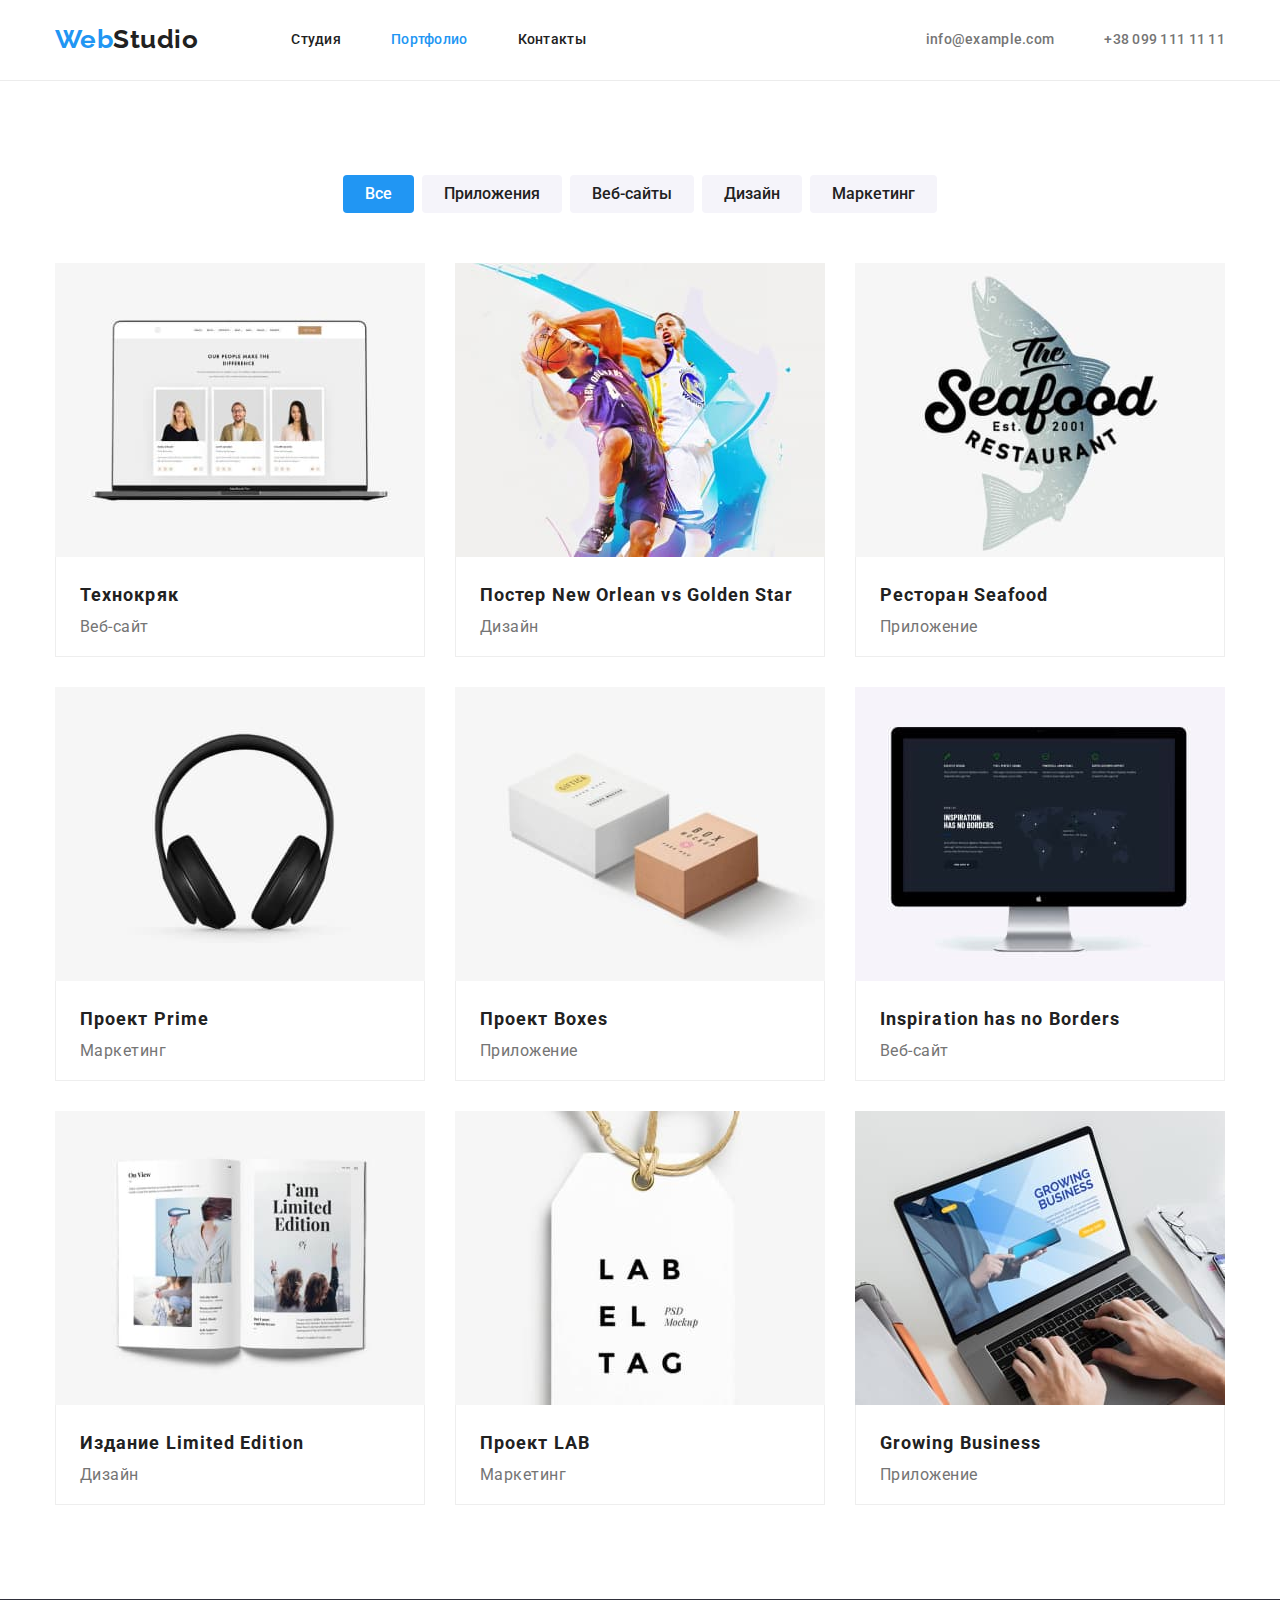
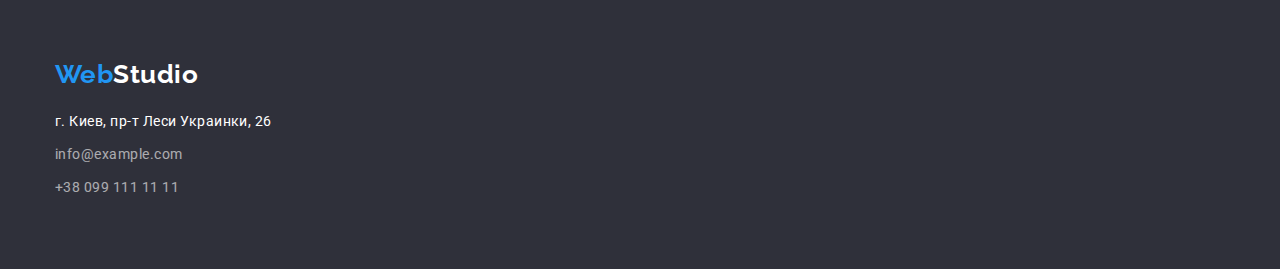
==== portfolio.html @ 5384ff43 "добавляет изображения" ====
<!DOCTYPE html>
<html lang="ru">
<head>
    <meta charset="UTF-8">
    <meta http-equiv="X-UA-Compatible" content="IE=edge">
    <meta name="viewport" content="width=device-width, initial-scale=1.0">
    <title>WebStudio Portfolio</title>
    <link rel="preconnect" href="https://fonts.gstatic.com">
    <link href="https://fonts.googleapis.com/css2?family=Raleway:wght@700&family=Roboto:wght@400;500;700;900&display=swap" rel="stylesheet">
    <link rel="stylesheet" href="https://cdnjs.cloudflare.com/ajax/libs/modern-normalize/1.0.0/modern-normalize.min.css">
    <link rel="stylesheet" href="css/styles.css">  
</head>
<body>
  <header class="header">
    <div class="container main">
      <nav class="nav-container">
            <a class="logo web header-logo" href="index.html" >Web<span class="studio-header">Studio</span></a>

        <ul class="nav-list">
            <li class="nav-item"><a href="index.html" class="link nav-link">Студия</a></li>
            <li class="nav-item"><a href="portfolio.html" class="link nav-link current">Портфолио</a></li>
            <li class="nav-item"><a href="" class="link nav-link">Контакты</a></li>
        </ul>
     </nav>

     <div class="header-contacts">
         <p class="nav-item"><a href="mailto:info@example.com" class="link header-link">info@example.com</a></p>
         <p class="nav-item"><a href="telto:+380991111111" class=" link header-link">+38 099 111 11 11</a></p>
      </div>
    </div>
  </header>

    <main>
        <section class="projects section">
          <div class="container">
            <h1 class="visually-hidden">Наши проекты</h1>
           <ul class="projects-list">
            <li class="projects-list-item"><button type="button" class="button projects-button projects-button-option">Все</button></li>
            <li class="projects-list-item"><button type="button" class="button projects-button">Приложения</button></li>
            <li class="projects-list-item"><button type="button" class="button projects-button">Веб-сайты</button></li>
            <li class="projects-list-item"><button type="button" class="button projects-button">Дизайн</button></li>
            <li class="projects-list-item"><button type="button" class="button projects-button">Маркетинг</button></li>
           </ul>

            <ul class="projects-gallery">
             
                <li  class="projects-item">
                    <img class="img" src="images-portfolio/1.jpg" alt="Веб-сайт Технокряк" width="370" height="294">
                    <div class="projects-border">
                      <h2 class="projects-name">Технокряк</h2>
                      <p class="projects-description">Веб-сайт</p>
                  </div>
                    
                </li>
                <li class="projects-item">
                    <img class="img" src="images-portfolio/2.jpg" alt="Дизайн Постерa New Orlean vs Golden Star" width="370" height="294">
                     <div class="projects-border">
                      <h2 class="projects-name">Постер New Orlean vs Golden Star</h2>
                      <p class="projects-description">Дизайн</p>
                    </div>
                </li>
                <li class="projects-item">
                    <img class="img" src="images-portfolio/3.jpg" alt="Приложение Ресторанa Seafood" width="370" height="294">
                     <div class="projects-border">
                      <h2 class="projects-name">Ресторан Seafood</h2>
                      <p class="projects-description">Приложение</p>
                    </div>
                </li>
                <li class="projects-item">
                    <img class="img" src="images-portfolio/4.jpg" alt="Маркетинг Проект Prime" width="370" height="294">
                    <div class="projects-border">
                      <h2 class="projects-name">Проект Prime</h2>
                      <p class="projects-description">Маркетинг</p>
                    </div>
                </li>
                <li class="projects-item">
                    <img class="img" src="images-portfolio/5.jpg" alt="Приложение Проект Boxes" width="370" height="294">
                    <div class="projects-border">
                      <h2 class="projects-name">Проект Boxes</h2>
                      <p class="projects-description">Приложение</p>
                    </div>
                </li>
                <li class="projects-item">
                    <img class="img" src="images-portfolio/6.jpg" alt="Веб-сайт Inspiration has no Borders" width="370" height="294">
                    <div class="projects-border">
                      <h2 class="projects-name">Inspiration has no Borders</h2>
                      <p class="projects-description">Веб-сайт</p>
                    </div>
                </li>
                <li class="projects-item">
                    <img class="img" src="images-portfolio/7.jpg" alt="Дизайн Издания Limited Edition" width="370" height="294">
                    <div class="projects-border">
                      <h2 class="projects-name">Издание Limited Edition</h2>
                      <p class="projects-description">Дизайн</p>
                    </div>
                </li>
                <li class="projects-item">
                    <img class="img" src="images-portfolio/8.jpg" alt="Маркетинг Проект LAB" width="370" height="294">
                    <div class="projects-border">
                      <h2 class="projects-name">Проект LAB</h2>
                      <p class="projects-description">Маркетинг</p>
                   </div>
                </li>
                <li class="projects-item">
                    <img class="img" src="images-portfolio/9.jpg" alt="Приложение Growing Business" width="370" height="294">
                    <div class="projects-border">
                      <h2 class="projects-name">Growing Business</h2>
                      <p class="projects-description">Приложение</p>
                   </div>
                </li>
            </ul>
         </div>
        </section>
    </main>

    <footer class="footer">
      <div class="container">
       <a class="logo web footer-logo" href="index.html" >Web<span class="studio-footer">Studio</span></a>

       <address class="address">
           <p class="footer-hover">г. Киев, пр-т Леси Украинки, 26</p>
           <a class="address-mail footer-hover" href="mailto:info@example.com" >info@example.com</a><br>
           <a class="address-mail footer-hover" href="telto:+380991111111" >+38 099 111 11 11</a>
       </address>
     </div>
   </footer>

</body>
</html>
---- css/styles.css ----
/*цвет-акцент #2196F3 */
/*цвет заголовков #212121;*/
/*цвет обычного текста  #757575;*/
/*цвет-акцент текста #FFFFFF;*/
/*цвет-акцент фона #2F303A;*/
/*цвет-акцент секции #F5F4FA;*/
/*section-title - h2*/
/*section-name - h3*/

:root {
    --accent-color: #2196F3;  
    --title-text-color: #212121;
    --text-color-accent: #ffffff;
    --background-color:  #E5E5E5;
    --background-color-accent: #2F303A;
    --background-color-section: #F5F4FA;
    --button-focus-color: #188CE8;
    --body-color: #757575;
    --projects-border-color: #EEEEEE;
    --header-border-bottom-color: #ECECEC;
    --hero-background-color: #C4C4C4;
    --title-font: "Raleway", sans-serif;
    --card-set-gap: 30px;
}

html {
    box-sizing: border-box;
  }
  
  *,
  *::before,
  *::after {
    box-sizing: inherit;
  }
  

body {
    font-family: "Roboto", sans-serif;
    color: var(--body-color);
    background-color: var(--text-color-accent);
    letter-spacing: 0.03em;
}

h1, h2, h3, h4, h5, h6, ul, p {
    margin: 0;
    padding: 0;
}
/*общие классы*/ 
.container {
    width: 1200px;
    margin: 0 auto;
    padding-left: 15px;
    padding-right: 15px;
   /* background-color: darkolivegreen;*/
}
.section {
    padding-top: 94px;
    padding-bottom: 94px;
}
.button {
    font-family: inherit;
    cursor: pointer;
    border-radius: 4px;
    border: none;
} 
.img {
    display: block;
    max-width: 100%;
    height: auto;
}

/*logo*/
.logo {
    font-family: var(--title-font);
    font-weight: 700;
    font-size: 26px;
    line-height: 1.19;
    text-decoration: none;
}
.web {
    color: var(--accent-color);
}
.header-logo {
    padding-top: 24px;
    padding-bottom: 25px;
}
.studio-header {
    color: var(--title-text-color);
}
.studio-footer {
    color: var(--text-color-accent);
}
/*навигационная панель*/
.header {
    background-color: var(--text-color-accent);
    border-bottom: 1px solid var(--header-border-bottom-color);
}
.nav-list{
    display: flex;
    flex-wrap: wrap;
    list-style: none;
    margin-left: 93px;
   /* background-color: yellowgreen;*/
}
.nav-item + .nav-item {
    margin-left: 50px;
}
.link {
    font-weight: 500;
    font-size: 14px;
    line-height: 1.14;
    letter-spacing: 0.02em;
    text-decoration: none;
}
.nav-link {
    display: block;
    padding-top: 32px;
    padding-bottom: 32px;
    color: var(--title-text-color);
}
.nav-link:hover,
.nav-link:focus,
.header-link:hover,
.header-link:focus {
    color: var(--accent-color);
}
.header-link {
    display: block;
    padding-top: 32px;
    padding-bottom: 32px;
    color: var(--text-color);
}

.header-contacts {
    display: flex;
    align-items: center;
    flex-wrap: wrap;
    list-style: none;
    margin-left: auto;
}
.nav-container {
    display: flex;
    align-items: center;
    flex-wrap: wrap;
}
.main {
    display: flex;
    align-items: center;
    flex-wrap: wrap;
}

/*блок герой*/
.hero {
    display: flex;
    flex-direction: column;
    align-items: center;
    justify-content: center;
    text-align: center;
    height: 600px;
    background-color: var(--background-color-accent);
}
.hero-title {
    max-width: 696px;
    font-weight: 900;
    font-size: 44px;
    line-height: 1.36;
    letter-spacing: 0.06em;
    text-transform: uppercase;
    color: var(--text-color-accent);
    margin-bottom: 30px;
  /*  background-color: yellowgreen;*/
}
.hero-button {
    display: inline-block;
    padding: 10px 32px;
    min-width: 200px;
    font-weight: 700;
    font-size: 16px;
    line-height: 1.87;
    letter-spacing: 0.06em;
    color: var(--text-color-accent);
    background-color: var(--accent-color);
}
.hero-button:focus,
.hero-button:hover {
    background-color: var(--button-focus-color);
    /*box-shadow: 0px 4px 4px rgba(0, 0, 0, 0.15);*/
}
.overlay {
    max-width: 1600px;
    height: 600px;
    margin-left: auto;
    margin-right: auto;
    background-image: linear-gradient( to right, rgba(47, 48, 58, 0.4), rgba(47, 48, 58, 0.4) ), url(../images/img-overlay.jpg);
    background-color: var(--hero-background-color);
    background-repeat: no-repeat;
    background-position: center;
    background-size: cover;
   
}
/*блок преимущества*/

.advantages-list {
    display: flex;
    margin-top: calc(-1 * var(--card-set-gap)); 
    margin-left: calc(-1 * var(--card-set-gap)); 
    list-style: none;
}
.advantages-item {
    flex-basis: calc((100% - 4 * var(--card-set-gap)) / 4);
    margin-left: var(--card-set-gap);
    margin-top: var(--card-set-gap);
}
.advantages-item::before {
    margin-bottom:  var(--card-set-gap);
    display: block;
    content: " ";
    height: 120px;
    background-color: var(--background-color-section);
    background-repeat: no-repeat;
    background-position: center;
}
.first-icon::before {
   background-image: url(../images/Vector\ \(1\).png);
}
.second-icon::before {
    background-image: url(../images/Vector\ \(2\).png);
}
.third-icon::before {
    background-image: url(../images/Vector\ \(3\).png);
}
.fourth-icon::before {
    background-image: url(../images/astronaut\ 1.png);
}
.advantages-caption {
    margin-bottom: 10px;
    font-weight: 700;
    font-size: 14px;
    line-height: 1.14;
    text-transform: uppercase;
    color: var(--title-text-color);
}
.advantages-decription {
    font-size: 14px;
    line-height: 1.71;
}
.visually-hidden {
    position: absolute !important;
    clip: rect(1px 1px 1px 1px);
    clip: rect(1px, 1px, 1px,1px);
    padding: 0 !important;
    border: 0 !important;
    height: 1px !important;
    width: 1px !important;
    overflow: hidden;
  }

/*examples - чем мы занимаемся*/
.section-title {
    margin-bottom: 50px;
    font-weight: 700;
    font-size: 36px;
    line-height: 1.16;
    text-align: center;
    color: var(--title-text-color);
}
.examples {
    padding-top: 0;
}
.examples-list {
    display: flex;
    justify-content: center;
    flex-wrap: wrap;
    list-style: none;
}
.examples-list-item:not(:last-child) {
    margin-right: var(--card-set-gap);
}

/*team - наша команда*/
.team {
    background-color: var(--background-color-section);
}
.team-list {
    display: flex;
    flex-wrap: wrap;
    justify-content: center;
    margin-top: calc(-1 * var(--card-set-gap));
    margin-left: calc(-1 * var(--card-set-gap));
    list-style: none;
}
.section-name {
    margin-bottom: 10px;
    font-weight: 500;
    font-size: 16px;
    line-height: 1.19;
    color: var(--title-text-color);
}
.team-person {
    flex-basis: calc((100% - 4 * var(--card-set-gap)) / 4);
    margin-left: var(--card-set-gap);
    margin-top: var(--card-set-gap);
    text-align: center;
    background-color: var(--text-color-accent);
    border-radius: 0px 0px 4px 4px;
    box-shadow: 0px 1px 3px rgba(0, 0, 0, 0.12), 0px 1px 1px rgba(0, 0, 0, 0.14), 0px 2px 1px rgba(0, 0, 0, 0.2);
}
.team-description {
    font-size: 16px;
    line-height: 1.19;
}
.team-person-description{
   padding: 30px 24px;
}

/*footer*/
.footer {
    background-color: var(--background-color-accent);
    padding-top: 60px;
    padding-bottom: 60px;
}
.footer-logo {
    display: inline-block;
    margin-bottom: 20px;
}
.address {
    font-style: normal;
    font-size: 14px;
    line-height: 1.71;
    color: var(--text-color-accent);
}
.address-mail {
    display: inline-block;
    margin-bottom: 9px;
    text-decoration: none;
    color: var(--text-color-accent);
    opacity: 0.6;

}
.footer-hover {
    margin-bottom: 9px;
    font-weight: 400;
}
.footer-hover:focus,
.footer-hover:hover {
    color: var(--accent-color);
}



/*PORTFOLIO!!!*/

.projects-list {
    display: flex;
    flex-wrap: wrap;
    justify-content: center;
    margin-bottom: 50px;
    list-style: none;
}
.projects-list-item:not(:last-child){
    margin-right: 8px;
}
.projects-button {
    padding: 6px 22px;
    font-weight: 500;
    font-size: 16px;
    line-height: 1.62;
    text-align: center;
    border: none;
    color: var(--title-text-color);
    background-color: var(--background-color-section);
}
.projects-button:focus,
.projects-button:hover {
    background-color: var(--accent-color);
    color: var(--text-color-accent);
}
.projects-gallery {
    display: flex;
    flex-wrap: wrap;
    margin-top: calc(-1 * var(--card-set-gap));
    margin-left: calc(-1 * var(--card-set-gap));
    list-style: none;
}
.projects-name{
    font-weight: 700;
    font-size: 18px;
    line-height: 2;
    letter-spacing: 0.06em;
    color: var(--title-text-color);
}
.projects-description {
    margin-top: 4px;
    font-size: 16px;
    line-height: 1.19;
}
.projects-border {
    padding: 20px 24px;
    width: 370px;
    background-color: var(--text-color-accent);
    border-bottom: 1px solid var(--projects-border-color);
    border-right: 1px solid var(--projects-border-color);
    border-left: 1px solid var(--projects-border-color);
}
.projects-item {
    flex-basis: calc((100% - 3 * var(--card-set-gap)) / 3);
    margin-left: var(--card-set-gap);
    margin-top: var(--card-set-gap);
}
.current {
    color: var(--accent-color);
}
.projects-button-option {
    background-color: var(--accent-color);
    color: var(--text-color-accent);
}
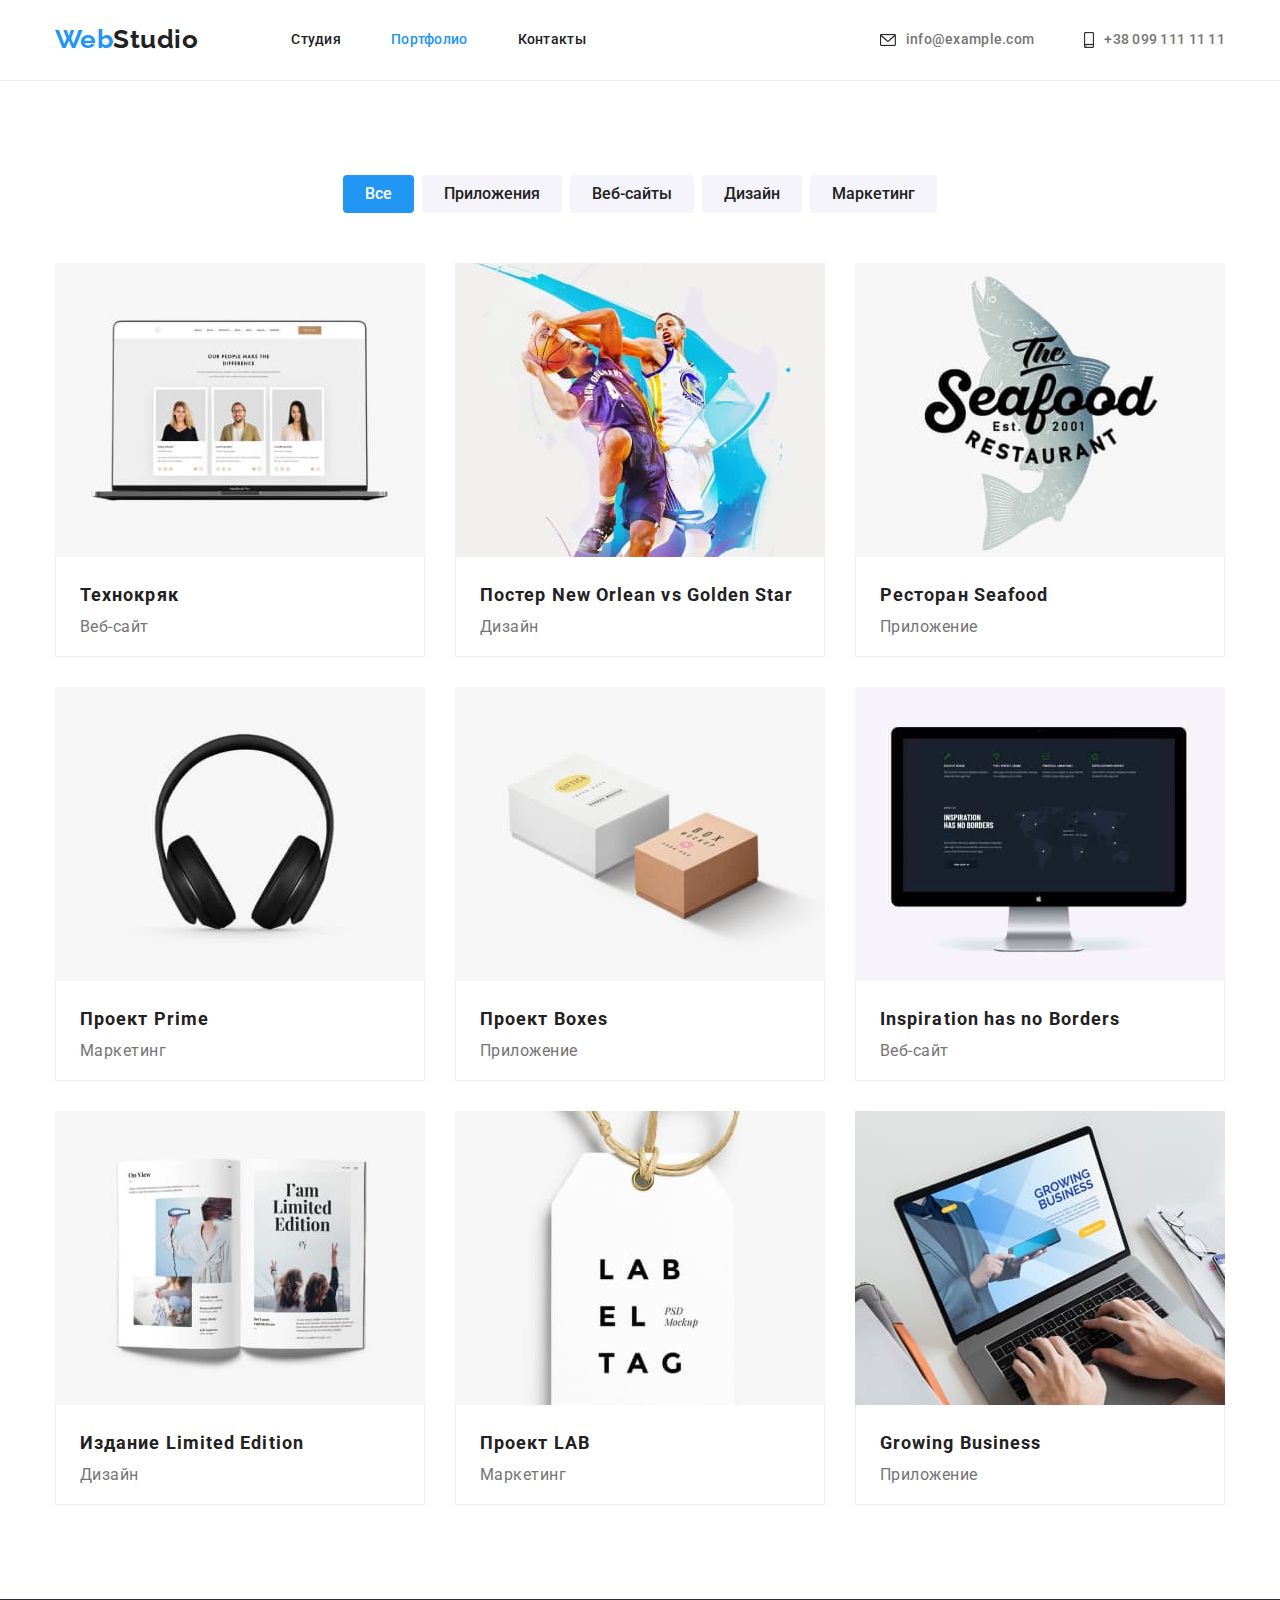
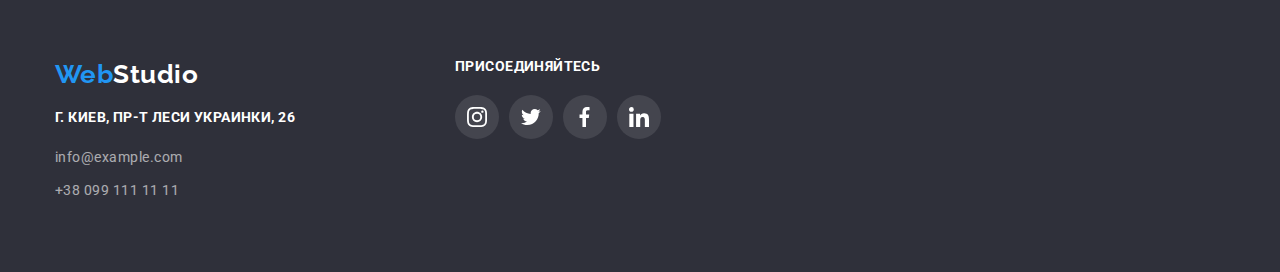
==== commit 72585201: "оформляет декоративные эффекты и элементы" ====
--- a/portfolio.html
+++ b/portfolio.html
@@ -24,9 +24,20 @@
      </nav>
 
      <div class="header-contacts">
-         <p class="nav-item"><a href="mailto:info@example.com" class="link header-link">info@example.com</a></p>
-         <p class="nav-item"><a href="telto:+380991111111" class=" link header-link">+38 099 111 11 11</a></p>
-      </div>
+      <p class="nav-item">
+        <a class="link header-link" href="mailto:info@example.com">
+        <svg class="icon-contacts" width="16" height="12">
+          <use href="images/icons.svg#icon-envelope"></use>
+        </svg>
+       info@example.com</a>
+     </p>
+      <p class="nav-item">
+        <a class="link header-link" href="telto:+380991111111">
+       <svg class="icon-contacts" width="10" height="16">
+         <use href="images/icons.svg#icon-smartphone"></use>
+       </svg>+38 099 111 11 11</a>
+     </p>
+   </div>
     </div>
   </header>
 
@@ -44,69 +55,86 @@
 
             <ul class="projects-gallery">
              
-                <li  class="projects-item">
+                <li class="projects-item">
+                  <a class="projects-link" href="">
                     <img class="img" src="images-portfolio/1.jpg" alt="Веб-сайт Технокряк" width="370" height="294">
                     <div class="projects-border">
                       <h2 class="projects-name">Технокряк</h2>
                       <p class="projects-description">Веб-сайт</p>
                   </div>
-                    
+                </a>
                 </li>
                 <li class="projects-item">
+                  <a class="projects-link" href="">
                     <img class="img" src="images-portfolio/2.jpg" alt="Дизайн Постерa New Orlean vs Golden Star" width="370" height="294">
                      <div class="projects-border">
                       <h2 class="projects-name">Постер New Orlean vs Golden Star</h2>
                       <p class="projects-description">Дизайн</p>
                     </div>
+                  </a>
                 </li>
                 <li class="projects-item">
+                  <a class="projects-link" href="">
                     <img class="img" src="images-portfolio/3.jpg" alt="Приложение Ресторанa Seafood" width="370" height="294">
                      <div class="projects-border">
                       <h2 class="projects-name">Ресторан Seafood</h2>
                       <p class="projects-description">Приложение</p>
                     </div>
+                  </a>
                 </li>
                 <li class="projects-item">
+                  <a class="projects-link" href="">
                     <img class="img" src="images-portfolio/4.jpg" alt="Маркетинг Проект Prime" width="370" height="294">
                     <div class="projects-border">
                       <h2 class="projects-name">Проект Prime</h2>
                       <p class="projects-description">Маркетинг</p>
                     </div>
+                  </a>
                 </li>
                 <li class="projects-item">
+                  <a class="projects-link" href="">
                     <img class="img" src="images-portfolio/5.jpg" alt="Приложение Проект Boxes" width="370" height="294">
                     <div class="projects-border">
                       <h2 class="projects-name">Проект Boxes</h2>
                       <p class="projects-description">Приложение</p>
                     </div>
+                  </a>
                 </li>
                 <li class="projects-item">
+                  <a class="projects-link" href="">
                     <img class="img" src="images-portfolio/6.jpg" alt="Веб-сайт Inspiration has no Borders" width="370" height="294">
                     <div class="projects-border">
                       <h2 class="projects-name">Inspiration has no Borders</h2>
                       <p class="projects-description">Веб-сайт</p>
                     </div>
+                  </a>
                 </li>
                 <li class="projects-item">
+                  <a class="projects-link" href="">
                     <img class="img" src="images-portfolio/7.jpg" alt="Дизайн Издания Limited Edition" width="370" height="294">
                     <div class="projects-border">
                       <h2 class="projects-name">Издание Limited Edition</h2>
                       <p class="projects-description">Дизайн</p>
                     </div>
+                  </a>
                 </li>
                 <li class="projects-item">
+                  <a class="projects-link" href="">
                     <img class="img" src="images-portfolio/8.jpg" alt="Маркетинг Проект LAB" width="370" height="294">
                     <div class="projects-border">
                       <h2 class="projects-name">Проект LAB</h2>
                       <p class="projects-description">Маркетинг</p>
                    </div>
+                  </a>
                 </li>
                 <li class="projects-item">
+                  <a class="projects-link" href="">
                     <img class="img" src="images-portfolio/9.jpg" alt="Приложение Growing Business" width="370" height="294">
                     <div class="projects-border">
                       <h2 class="projects-name">Growing Business</h2>
                       <p class="projects-description">Приложение</p>
                    </div>
+                  </a>
                 </li>
             </ul>
          </div>
@@ -114,7 +142,9 @@
     </main>
 
     <footer class="footer">
-      <div class="container">
+      <div class="container ">
+        <div class="footer-container">
+        <div class="container-contacts-footer">
        <a class="logo web footer-logo" href="index.html" >Web<span class="studio-footer">Studio</span></a>
 
        <address class="address">
@@ -123,6 +153,44 @@
            <a class="address-mail footer-hover" href="telto:+380991111111" >+38 099 111 11 11</a>
        </address>
      </div>
+
+     <div class="container-contacts-footer">
+       <p>Присоединяйтесь</p>
+
+       <ul class="social-icons">
+         <li class="social-icons-item">
+           <a href="" class="social-icons-link" target="_blank" rel="noopener noreferrer" area-label="instagram">
+             <svg class="icon footer-icon">
+               <use href="images/icons.svg#icon-instagram"></use>
+             </svg>
+           </a>
+         </li>
+         <li class="social-icons-item">
+           <a href="" class="social-icons-link" target="_blank" rel="noopener noreferrer" area-label="twitter">
+             <svg class="icon footer-icon">
+               <use href="images/icons.svg#icon-twitter"></use>
+             </svg>
+           </a>  
+         </li>
+         <li class="social-icons-item">
+           <a href="" class="social-icons-link" target="_blank" rel="noopener noreferrer" area-label="facebook">
+             <svg class="icon footer-icon">
+               <use href="images/icons.svg#icon-facebook"></use>
+             </svg>
+           </a>
+         </li>
+         <li class="social-icons-item">
+           <a href="" class="social-icons-link" target="_blank" rel="noopener noreferrer" area-label="linkedin">
+             <svg class="icon footer-icon">
+               <use href="images/icons.svg#icon-linkedin"></use>
+             </svg>
+           </a>
+         </li>
+       </ul>
+   </li>
+     </div>
+   </div>
+     </div>
    </footer>
 
 </body>
--- a/css/styles.css
+++ b/css/styles.css
@@ -19,6 +19,7 @@
     --projects-border-color: #EEEEEE;
     --header-border-bottom-color: #ECECEC;
     --hero-background-color: #C4C4C4;
+    --icons-colos: #AFB1B8;
     --title-font: "Raleway", sans-serif;
     --card-set-gap: 30px;
 }
@@ -90,6 +91,7 @@
 .studio-footer {
     color: var(--text-color-accent);
 }
+
 /*навигационная панель*/
 .header {
     background-color: var(--text-color-accent);
@@ -100,7 +102,6 @@
     flex-wrap: wrap;
     list-style: none;
     margin-left: 93px;
-   /* background-color: yellowgreen;*/
 }
 .nav-item + .nav-item {
     margin-left: 50px;
@@ -125,10 +126,11 @@
     color: var(--accent-color);
 }
 .header-link {
-    display: block;
+    display: flex;
+    align-items: center;
     padding-top: 32px;
     padding-bottom: 32px;
-    color: var(--text-color);
+    color: var(--body-color);
 }
 
 .header-contacts {
@@ -148,6 +150,17 @@
     align-items: center;
     flex-wrap: wrap;
 }
+.icon-contacts {
+    margin-right: 10px;
+    stroke: currentColor; 
+}
+
+.header-link:hover .icon-contacts,
+.header-link:focus .icon-contacts {
+    stroke: currentColor; 
+    stroke-width: 3px;
+}
+
 
 /*блок герой*/
 .hero {
@@ -168,7 +181,6 @@
     text-transform: uppercase;
     color: var(--text-color-accent);
     margin-bottom: 30px;
-  /*  background-color: yellowgreen;*/
 }
 .hero-button {
     display: inline-block;
@@ -184,7 +196,6 @@
 .hero-button:focus,
 .hero-button:hover {
     background-color: var(--button-focus-color);
-    /*box-shadow: 0px 4px 4px rgba(0, 0, 0, 0.15);*/
 }
 .overlay {
     max-width: 1600px;
@@ -194,7 +205,7 @@
     background-image: linear-gradient( to right, rgba(47, 48, 58, 0.4), rgba(47, 48, 58, 0.4) ), url(../images/img-overlay.jpg);
     background-color: var(--hero-background-color);
     background-repeat: no-repeat;
-    background-position: center;
+    background-position: top left;
     background-size: cover;
    
 }
@@ -211,6 +222,7 @@
     margin-left: var(--card-set-gap);
     margin-top: var(--card-set-gap);
 }
+/*
 .advantages-item::before {
     margin-bottom:  var(--card-set-gap);
     display: block;
@@ -221,16 +233,31 @@
     background-position: center;
 }
 .first-icon::before {
-   background-image: url(../images/Vector\ \(1\).png);
+   background-image: url(//images/icons.svg);
 }
 .second-icon::before {
-    background-image: url(../images/Vector\ \(2\).png);
+    background-image: url(../images/Vector-1.svg);
 }
 .third-icon::before {
-    background-image: url(../images/Vector\ \(3\).png);
+    background-image: url(../images/Vector-2.svg);
 }
 .fourth-icon::before {
-    background-image: url(../images/astronaut\ 1.png);
+    background-image: url(../images/astronaut.svg);
+}
+*/
+
+.icon-ad {
+    width: 70px;
+    height: 70px;
+}
+.advantages-icons {
+    display: flex;
+    align-items: center;
+    justify-content: center;
+  width: 270px;
+  height: 120px;
+  margin-bottom: var(--card-set-gap);
+  background-color: var(--background-color-section);
 }
 .advantages-caption {
     margin-bottom: 10px;
@@ -303,14 +330,96 @@
     text-align: center;
     background-color: var(--text-color-accent);
     border-radius: 0px 0px 4px 4px;
-    box-shadow: 0px 1px 3px rgba(0, 0, 0, 0.12), 0px 1px 1px rgba(0, 0, 0, 0.14), 0px 2px 1px rgba(0, 0, 0, 0.2);
+    box-shadow: 0px 1px 3px rgba(0, 0, 0, 0.12), 
+    0px 1px 1px rgba(0, 0, 0, 0.14),
+    0px 2px 1px rgba(0, 0, 0, 0.2);
 }
 .team-description {
     font-size: 16px;
     line-height: 1.19;
 }
 .team-person-description{
-   padding: 30px 24px;
+   padding-top: 30px;
+   padding-left: 24px;
+   padding-right: 24px;
+   margin-bottom: 16px;
+}
+
+
+/*Иконки*/
+
+.social-icons {
+    display: inline-flex;
+    list-style: none;
+    margin-bottom: 30px;
+}
+.icon {
+    width: 20px;
+    height: 20px;
+    fill: var(--icons-colos);
+}
+.social-icons-item {
+    width: 44px;
+    height: 44px;
+}
+.social-icons-link {
+   display: flex;
+   justify-content: center;
+    align-items: center;
+    width: 100%;
+    height: 100%;
+    border-radius: 50%;
+    background-color: var(--text-color-accent);
+}
+.social-icons-link:hover .icon, 
+.social-icons-link:focus .icon {
+   fill: var(--text-color-accent);
+   background-color: var(--accent-color);
+}
+.social-icons-link:hover, 
+.social-icons-link:focus {
+   background-color: var(--accent-color);
+}
+
+.social-icons-item:not(:last-child) {
+    margin-right: 10px;
+}
+
+
+/*наши клиенты*/
+.clients-list {
+    list-style: none;
+    display: flex;
+    flex-wrap: wrap;
+    margin-top: calc(-1 * var(--card-set-gap));
+    margin-left: calc(-1 * var(--card-set-gap));
+}
+.clients-item {
+    width: 170px;
+    height: 90px;
+    margin-left: var(--card-set-gap);
+    margin-top: var(--card-set-gap);
+    flex-basis: calc((100% - 6 * 30px) / 6);
+}
+.clients-link {
+  display: inline-flex;
+  justify-content: center;
+  align-items: center;
+  border: 1px solid #AFB1B8;
+  border-radius: 4px;
+  width: 100%;
+  height: 100%;
+}
+.clients-icon {
+    fill: var(--icons-colos);
+}
+.clients-link:hover .clients-icon,
+.clients-link:focus .clients-icon {
+   fill: var(--accent-color);
+}
+.clients-link:hover,
+.clients-link:focus {
+   border-color: var(--accent-color);
 }
 
 /*footer*/
@@ -335,7 +444,6 @@
     text-decoration: none;
     color: var(--text-color-accent);
     opacity: 0.6;
-
 }
 .footer-hover {
     margin-bottom: 9px;
@@ -346,7 +454,36 @@
     color: var(--accent-color);
 }
 
-
+.container-contacts-footer p {
+    margin-bottom: 20px;
+    font-weight: 700;
+    font-size: 14px;
+    line-height: 1.14;
+    letter-spacing: 0.03em;
+    text-transform: uppercase;
+    color: var(--text-color-accent);
+}
+.container-contacts-footer .social-icons-link {
+    background-color:  rgba(255, 255, 255, 0.1);
+}
+.footer-icon {
+  fill: var(--text-color-accent);
+}
+.footer-container {
+    display: flex;
+    flex-wrap: wrap;
+    margin-top: calc(-1 * var(--card-set-gap));
+    margin-left: calc(-1 * var(--card-set-gap));
+}
+.container-contacts-footer {
+    margin-left: var(--card-set-gap);
+    margin-top: var(--card-set-gap);
+    flex-basis: calc((100% - 3 * 30px) / 3);
+}
+.social-icons-link:hover,
+.social-icons-link:focus {
+    background-color: var(--accent-color);
+}
 
 /*PORTFOLIO!!!*/
 
@@ -374,6 +511,9 @@
 .projects-button:hover {
     background-color: var(--accent-color);
     color: var(--text-color-accent);
+    box-shadow: 0px 3px 1px rgba(0, 0, 0, 0.1),
+     0px 1px 2px rgba(0, 0, 0, 0.08), 
+     0px 2px 2px rgba(0, 0, 0, 0.12);
 }
 .projects-gallery {
     display: flex;
@@ -407,6 +547,17 @@
     margin-left: var(--card-set-gap);
     margin-top: var(--card-set-gap);
 }
+.projects-link {
+    display: block;
+    text-decoration: none;
+    color: inherit;
+}
+.projects-link:focus,
+.projects-link:hover {
+    box-shadow: 0px 1px 1px rgba(0, 0, 0, 0.12), 
+    0px 4px 4px rgba(0, 0, 0, 0.06), 
+    1px 4px 6px rgba(0, 0, 0, 0.16);
+}
 .current {
     color: var(--accent-color);
 }
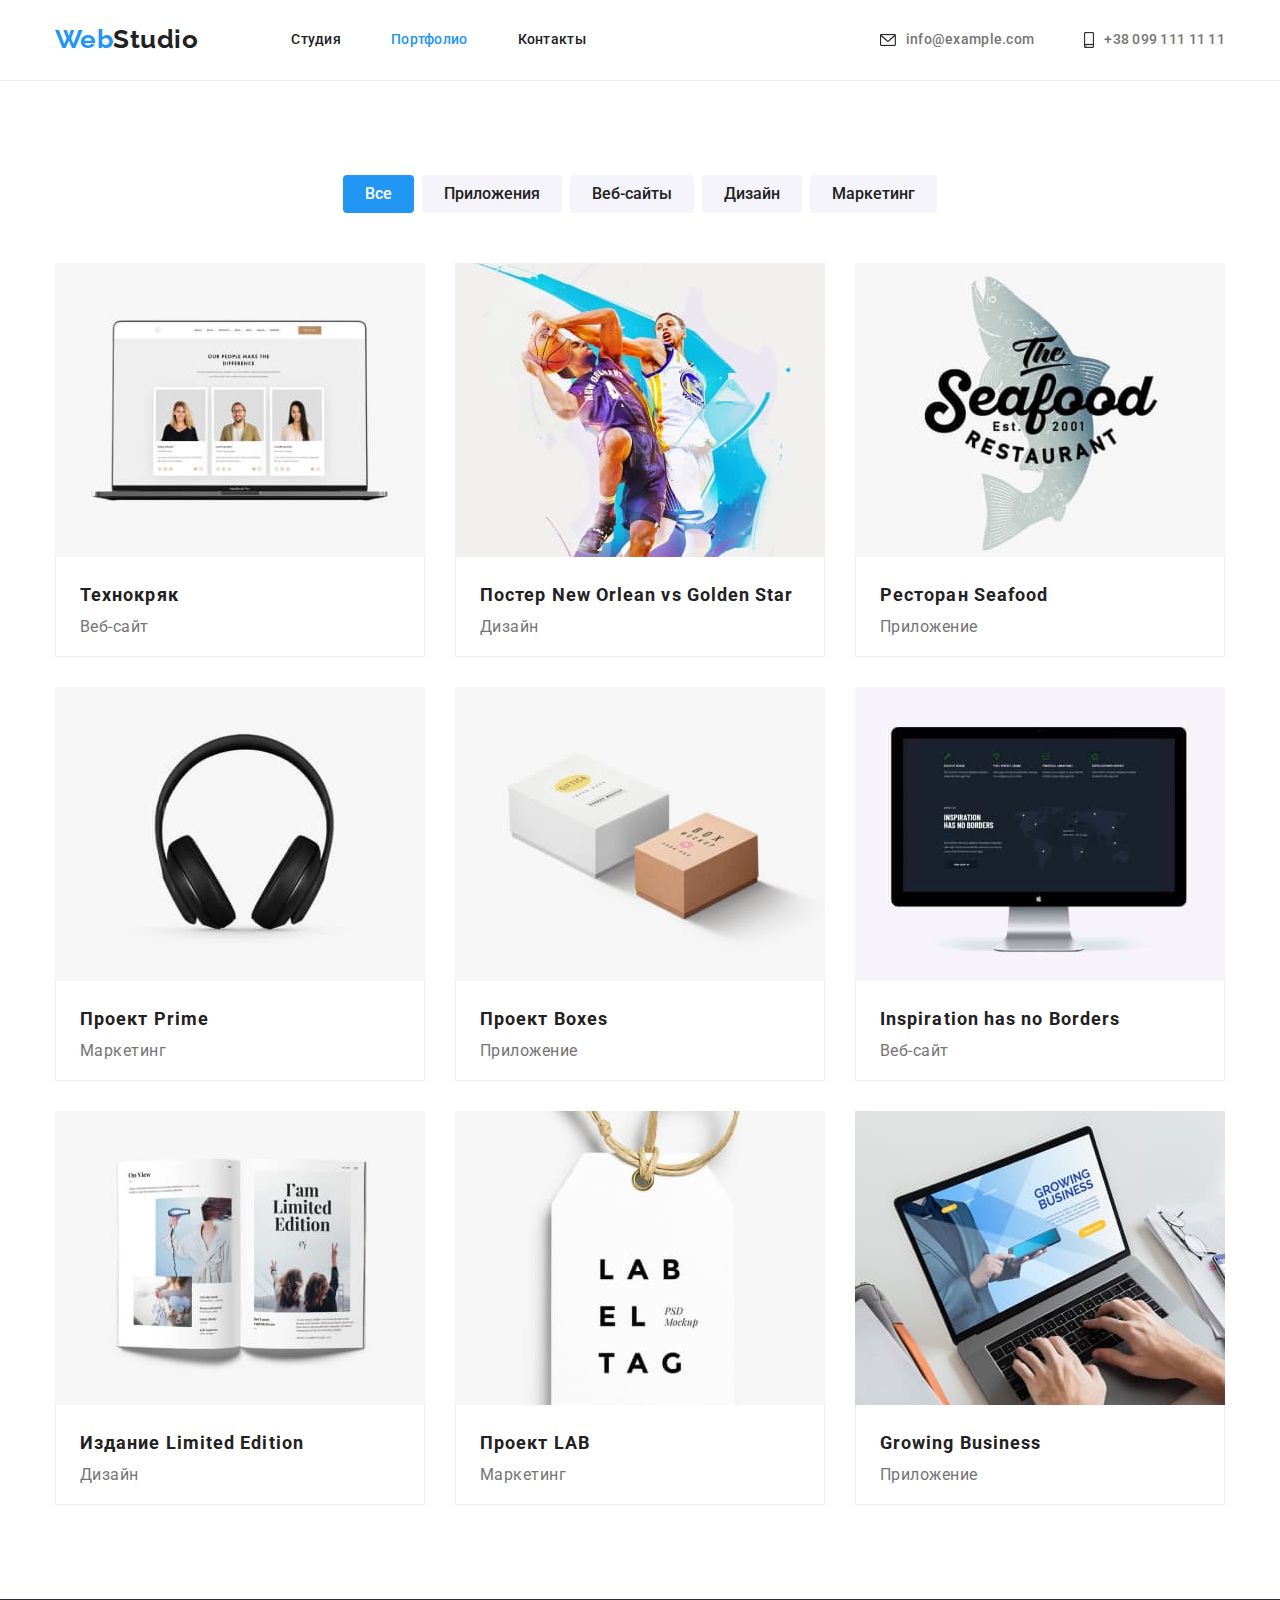
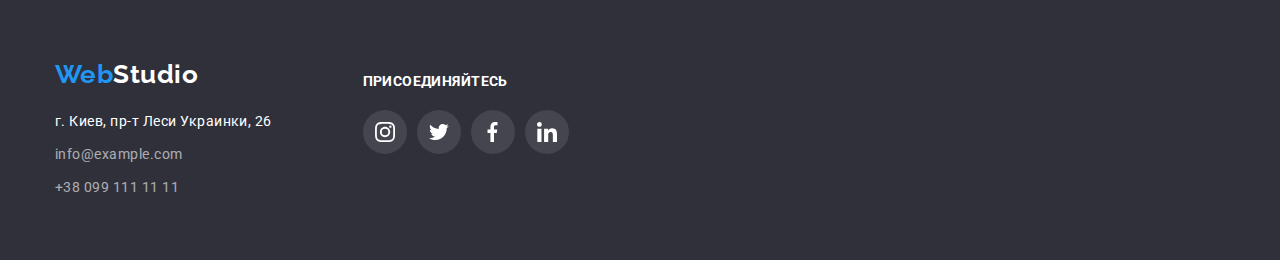
==== commit fb459b62: "вносит правки ментора" ====
--- a/portfolio.html
+++ b/portfolio.html
@@ -159,35 +159,34 @@
 
        <ul class="social-icons">
          <li class="social-icons-item">
-           <a href="" class="social-icons-link" target="_blank" rel="noopener noreferrer" area-label="instagram">
-             <svg class="icon footer-icon">
+           <a href="" class="social-icons-link" target="_blank" rel="noopener noreferrer">
+             <svg class="icon footer-icon" area-label="instagram">
                <use href="images/icons.svg#icon-instagram"></use>
              </svg>
            </a>
          </li>
          <li class="social-icons-item">
-           <a href="" class="social-icons-link" target="_blank" rel="noopener noreferrer" area-label="twitter">
-             <svg class="icon footer-icon">
+           <a href="" class="social-icons-link" target="_blank" rel="noopener noreferrer">
+             <svg class="icon footer-icon" area-label="twitter">
                <use href="images/icons.svg#icon-twitter"></use>
              </svg>
            </a>  
          </li>
          <li class="social-icons-item">
-           <a href="" class="social-icons-link" target="_blank" rel="noopener noreferrer" area-label="facebook">
-             <svg class="icon footer-icon">
+           <a href="" class="social-icons-link" target="_blank" rel="noopener noreferrer">
+             <svg class="icon footer-icon" area-label="facebook">
                <use href="images/icons.svg#icon-facebook"></use>
              </svg>
            </a>
          </li>
          <li class="social-icons-item">
-           <a href="" class="social-icons-link" target="_blank" rel="noopener noreferrer" area-label="linkedin">
-             <svg class="icon footer-icon">
+           <a href="" class="social-icons-link" target="_blank" rel="noopener noreferrer">
+             <svg class="icon footer-icon" area-label="linkedin">
                <use href="images/icons.svg#icon-linkedin"></use>
              </svg>
            </a>
          </li>
        </ul>
-   </li>
      </div>
    </div>
      </div>
--- a/css/styles.css
+++ b/css/styles.css
@@ -440,21 +440,23 @@
 }
 .address-mail {
     display: inline-block;
+    text-decoration: none;
+    color: var(--text-color-accent);
+    opacity: 0.6;
+}
+.footer-hover { 
+    font-weight: 400;
+}
+.footer-hover:not(:last-child) {
     margin-bottom: 9px;
-    text-decoration: none;
-    color: var(--text-color-accent);
-    opacity: 0.6;
-}
-.footer-hover {
-    margin-bottom: 9px;
-    font-weight: 400;
 }
 .footer-hover:focus,
 .footer-hover:hover {
     color: var(--accent-color);
 }
 
-.container-contacts-footer p {
+.container-contacts-footer>p {
+    margin-top: 15px;
     margin-bottom: 20px;
     font-weight: 700;
     font-size: 14px;
@@ -471,14 +473,19 @@
 }
 .footer-container {
     display: flex;
-    flex-wrap: wrap;
     margin-top: calc(-1 * var(--card-set-gap));
     margin-left: calc(-1 * var(--card-set-gap));
 }
 .container-contacts-footer {
     margin-left: var(--card-set-gap);
     margin-top: var(--card-set-gap);
-    flex-basis: calc((100% - 3 * 30px) / 3);
+    /*flex-basis: calc((100% - 3 * 30px) / 3);*/
+    flex-basis: calc((50% - 45px) / 2);
+}
+.big-container-contacts-footer {
+    margin-left: var(--card-set-gap);
+    margin-top: var(--card-set-gap);
+    flex-basis: calc(50% - 15px);
 }
 .social-icons-link:hover,
 .social-icons-link:focus {
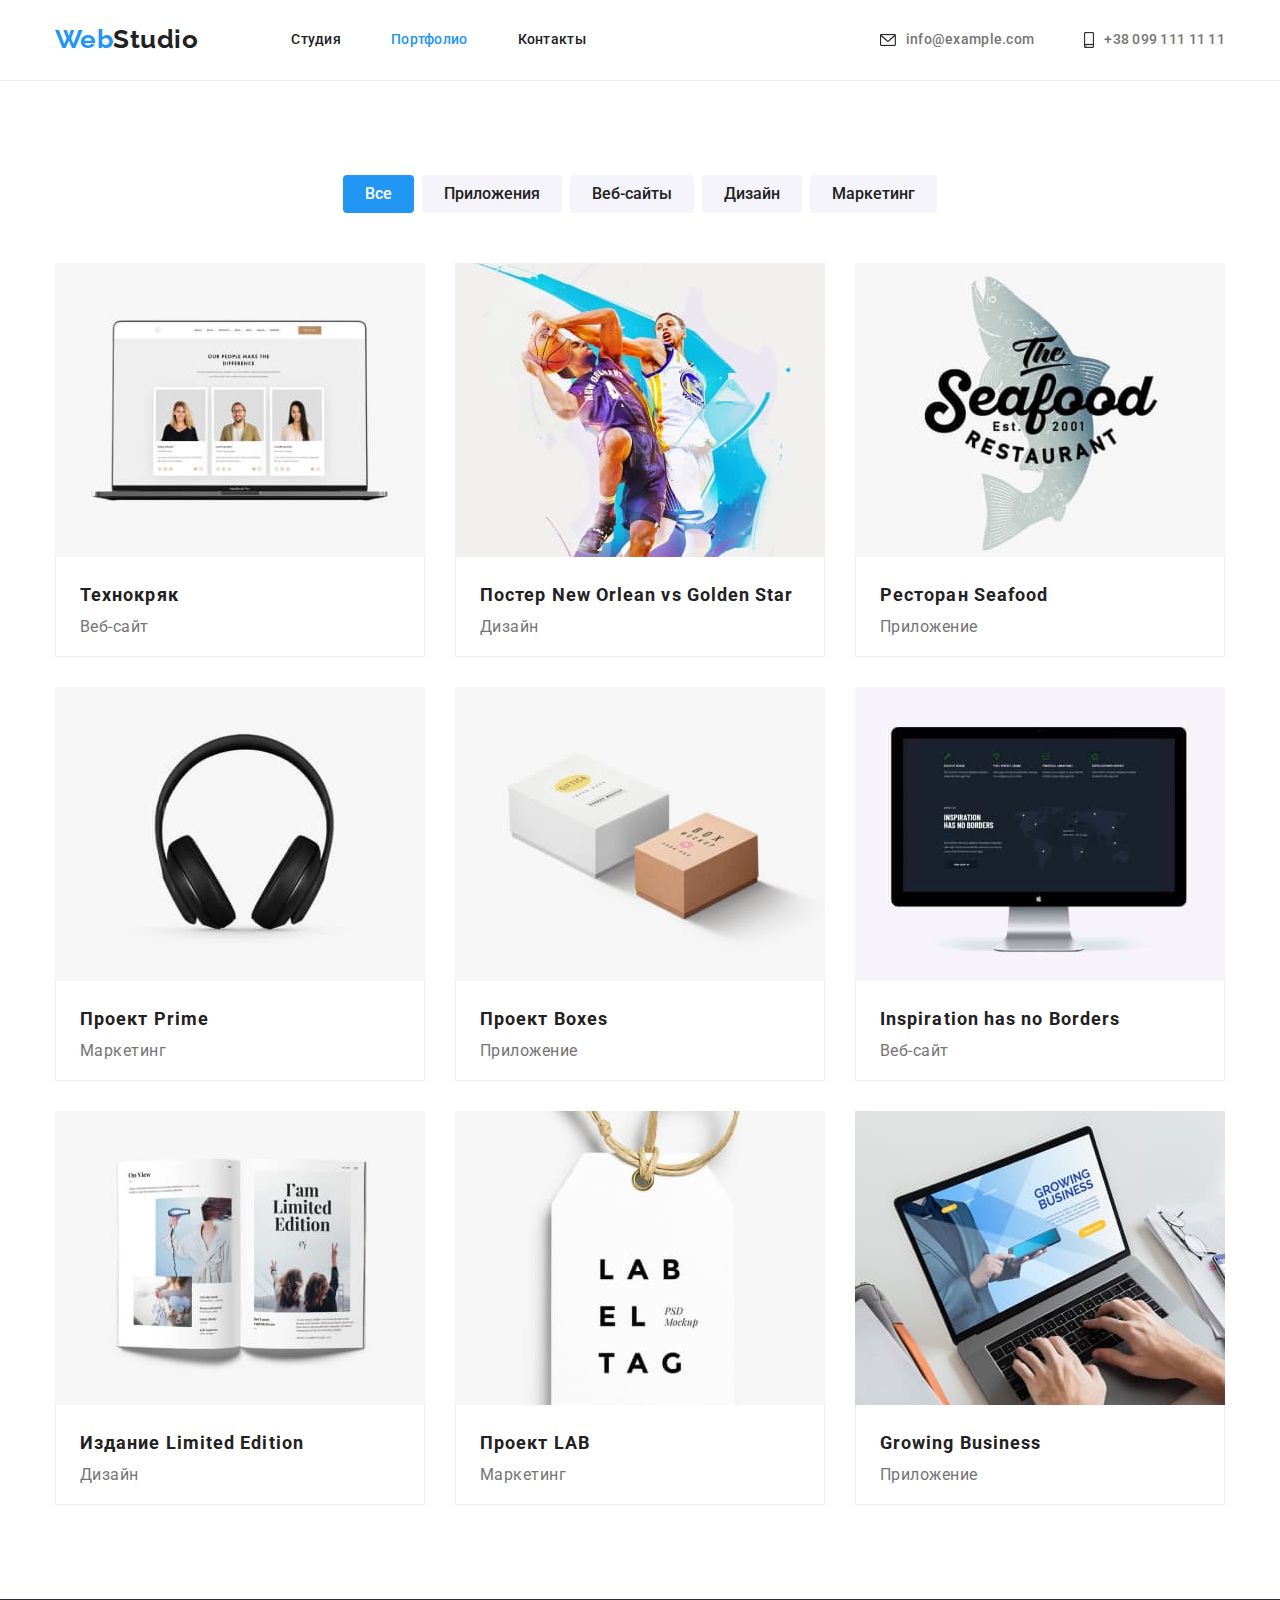
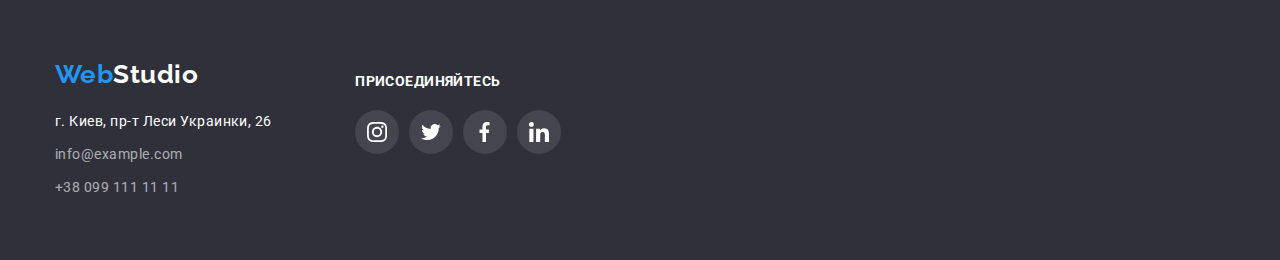
==== commit b706fb86: "опять вносит правки)" ====
--- a/portfolio.html
+++ b/portfolio.html
@@ -160,35 +160,42 @@
        <ul class="social-icons">
          <li class="social-icons-item">
            <a href="" class="social-icons-link" target="_blank" rel="noopener noreferrer">
-             <svg class="icon footer-icon" area-label="instagram">
+             <svg class="icon footer-icon" aria-label="instagram">
                <use href="images/icons.svg#icon-instagram"></use>
              </svg>
            </a>
          </li>
          <li class="social-icons-item">
            <a href="" class="social-icons-link" target="_blank" rel="noopener noreferrer">
-             <svg class="icon footer-icon" area-label="twitter">
+             <svg class="icon footer-icon" aria-label="twitter">
                <use href="images/icons.svg#icon-twitter"></use>
              </svg>
            </a>  
          </li>
          <li class="social-icons-item">
            <a href="" class="social-icons-link" target="_blank" rel="noopener noreferrer">
-             <svg class="icon footer-icon" area-label="facebook">
+             <svg class="icon footer-icon" aria-label="facebook">
                <use href="images/icons.svg#icon-facebook"></use>
              </svg>
            </a>
          </li>
          <li class="social-icons-item">
            <a href="" class="social-icons-link" target="_blank" rel="noopener noreferrer">
-             <svg class="icon footer-icon" area-label="linkedin">
+             <svg class="icon footer-icon" aria-label="linkedin">
                <use href="images/icons.svg#icon-linkedin"></use>
              </svg>
            </a>
          </li>
        </ul>
+   
+     </div>
+
+     <div class="big-container-contacts-footer">
+
      </div>
    </div>
+
+     
      </div>
    </footer>
 
